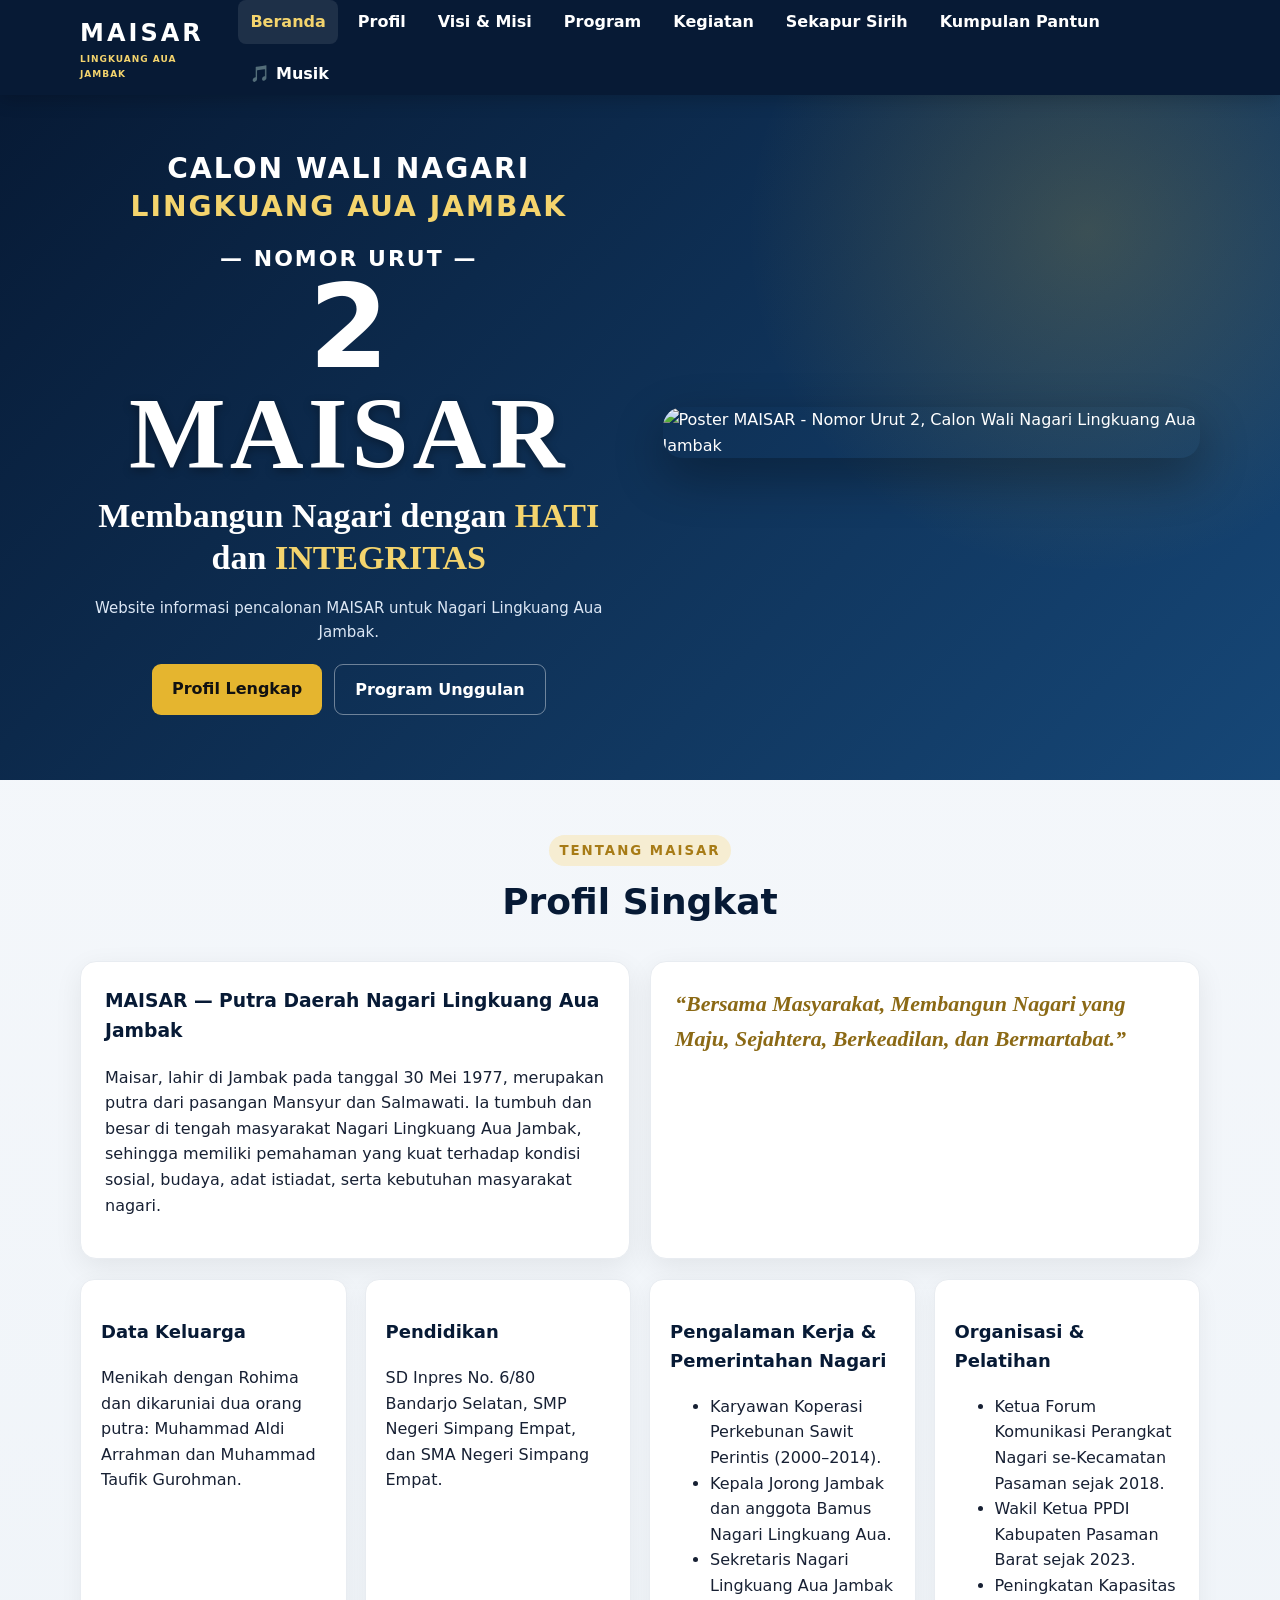
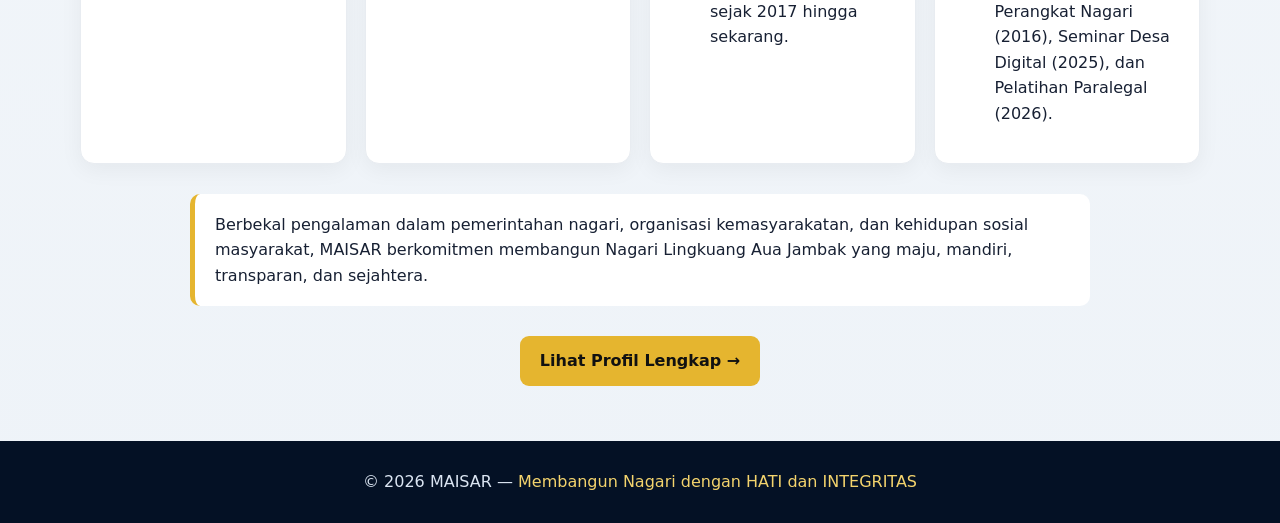
==== index.html @ 33effc6b "Add files via upload" ====
<!DOCTYPE html>
<html lang="id">

<head>

<meta charset="UTF-8">
<meta name="viewport" content="width=device-width, initial-scale=1.0">

<title>MAISAR - Calon Wali Nagari Lingkuang Aua Jambak</title>

<style>

:root{
  --navy:#071a35;
  --gold:#e7b52f;
  --soft:#f5f7fa;
  --ink:#172033;
  --muted:#667085;
}

*{
  box-sizing:border-box;
}

html{
  scroll-behavior:smooth;
}

body{
  margin:0;
  font-family:Arial,Helvetica,sans-serif;
  background:linear-gradient(180deg,#f7f9fc,#eef3f8);
  color:var(--ink);
  line-height:1.6;
}

a{
  text-decoration:none;
  color:inherit;
}

.container{
  width:min(1120px,92%);
  margin:auto;
}


/* =================================
   HEADER
   ================================= */

header{
  background:var(--navy);
  color:#fff;
  position:sticky;
  top:0;
  z-index:100;
  box-shadow:0 4px 18px #0003;
}

.nav{
  min-height:70px;
  display:flex;
  align-items:center;
  justify-content:space-between;
  gap:15px;
}

.logo{
  font-size:24px;
  font-weight:900;
  letter-spacing:3px;
}

.logo small{
  display:block;
  font-size:9px;
  color:#f4d46d;
  letter-spacing:1px;
}

.menu{
  display:flex;
  gap:8px;
  flex-wrap:wrap;
}

.menu a{
  padding:9px 12px;
  border-radius:8px;
  font-weight:700;
  transition:.2s;
}

/* BERANDA AKTIF */
.menu a:hover,
.menu a.active{
  background:#ffffff18;
  color:#f4d46d;
}


/* =================================
   HERO
   ================================= */

.hero{
  position:relative;
  overflow:hidden;
  color:#fff;
  padding:55px 0 65px;

  background:
    radial-gradient(
      circle at 85% 20%,
      rgba(229,181,47,.20),
      transparent 28%
    ),
    linear-gradient(135deg,#071a35,#164777);
}

.hero-grid{
  display:grid;
  grid-template-columns:1fr 1fr;
  align-items:center;
  gap:45px;
}

.hero-identity{
  font-size:clamp(18px,2.2vw,30px);
  font-weight:800;
  letter-spacing:2px;
  line-height:1.35;
  text-align:center;
}

.hero-identity b{
  color:#f4d46d;
}


/* =================================
   NOMOR URUT
   ================================= */

.hero-number{
  text-align:center;
  margin:15px 0 5px;
}

.hero-number span{
  display:block;
  font-size:clamp(15px,1.8vw,22px);
  font-weight:800;
  letter-spacing:2px;
  margin-bottom:3px;
}

.hero-number strong{
  display:block;
  font-size:clamp(75px,9vw,125px);
  line-height:.85;
  font-weight:900;
  color:#fff;
}


/* =================================
   NAMA MAISAR
   ================================= */

.hero h1{
  font-family:Georgia,'Times New Roman',serif;
  font-size:clamp(62px,8vw,104px);
  line-height:.95;
  margin:8px 0 12px;
  letter-spacing:4px;
  color:#fff;
  text-align:center;
  text-shadow:0 3px 10px #0005;
}

.hero h2{
  font-family:Georgia,'Times New Roman',serif;
  font-size:clamp(22px,2.7vw,34px);
  margin:7px 0 16px;
  line-height:1.25;
  text-align:center;
}

.hero h2 b{
  color:#f4d46d;
}

.hero p{
  max-width:570px;
  margin:0 auto;
  font-size:15px;
  text-align:center;
  color:#dce7f5;
}


/* =================================
   FOTO HERO
   ================================= */

.hero-photo{
  max-width:610px;
  width:100%;
  justify-self:end;
}

.hero-photo img{
  width:100%;
  display:block;
  border-radius:20px;
  box-shadow:0 18px 50px #0005;
}


/* =================================
   BUTTON
   ================================= */

.actions{
  display:flex;
  justify-content:center;
  gap:12px;
  flex-wrap:wrap;
  margin-top:20px;
}

.btn{
  display:inline-block;
  padding:12px 20px;
  border-radius:9px;
  font-weight:900;
  transition:.2s;
}

.btn:hover{
  transform:translateY(-2px);
}

.btn.gold{
  background:var(--gold);
  color:#111;
}

.btn.outline{
  border:1px solid #ffffff66;
  color:#fff;
}

.btn.outline:hover{
  background:#ffffff15;
}


/* =================================
   SECTION
   ================================= */

section:not(.hero){
  padding:55px 0;
}

.title{
  text-align:center;
  margin:0 0 30px;
}

.title small{
  display:inline-block;
  padding:5px 10px;
  border-radius:99px;
  background:#f6edd2;
  color:#a77b16;
  font-weight:900;
  letter-spacing:2px;
}

.title h2{
  font-size:36px;
  color:var(--navy);
  margin:7px 0;
}


/* =================================
   CARD
   ================================= */

.grid2{
  display:grid;
  grid-template-columns:repeat(2,1fr);
  gap:20px;
}

.card{
  background:#fff;
  border:1px solid #e8ecf1;
  border-radius:16px;
  padding:24px;
  box-shadow:0 8px 28px #00000012;
}

.card h3{
  color:var(--navy);
  margin-top:0;
}

.quote{
  font-family:Georgia,'Times New Roman',serif;
  font-size:22px;
  font-style:italic;
  font-weight:700;
  color:#8b6915;
}


/* =================================
   PROFIL
   ================================= */

.profile-grid{
  display:grid;
  grid-template-columns:repeat(4,1fr);
  gap:18px;
  margin-top:20px;
}

.profile-card{
  background:#fff;
  border:1px solid #e8ecf1;
  border-radius:14px;
  padding:20px;
  box-shadow:0 6px 22px #0000000d;
}

.profile-card h3{
  color:var(--navy);
  font-size:18px;
}


/* =================================
   NOTE
   ================================= */

.note{
  background:#fff;
  border-left:5px solid var(--gold);
  padding:18px 20px;
  border-radius:10px;
  margin:30px auto;
  max-width:900px;
}


/* =================================
   FOOTER
   ================================= */

footer{
  background:#041125;
  color:#dbe5f2;
  text-align:center;
  padding:28px;
}

.gold-text{
  color:#f4d46d;
}


/* =================================
   TABLET
   ================================= */

@media(max-width:900px){

  .hero-grid{
    grid-template-columns:1fr;
  }

  .hero-photo{
    justify-self:center;
    max-width:600px;
  }

  .profile-grid{
    grid-template-columns:1fr 1fr;
  }

}


/* =================================
   HP
   ================================= */

@media(max-width:700px){

  .menu{
    display:none;
  }

  .hero{
    padding:42px 0 50px;
  }

  .hero-grid{
    gap:25px;
  }

  .hero-identity{
    font-size:17px;
    letter-spacing:1.6px;
  }

  .hero-number span{
    font-size:15px;
  }

  .hero-number strong{
    font-size:88px;
  }

  .hero h1{
    font-size:64px;
  }

  .hero h2{
    font-size:22px;
  }

  .grid2{
    grid-template-columns:1fr;
  }

  .profile-grid{
    grid-template-columns:1fr;
  }

}

</style>

<link rel="stylesheet" href="site.css">

</head>


<body>


<!-- =================================
     HEADER / MENU
     ================================= -->

<header>

<div class="container nav">

<a class="logo" href="index.html">
MAISAR
<small>LINGKUANG AUA JAMBAK</small>
</a>

<nav class="menu" aria-label="Navigasi utama">
<a class="active" href="index.html">Beranda</a>
<a href="profil.html">Profil</a>
<a href="visi-misi.html">Visi &amp; Misi</a>
<a href="program.html">Program</a>
<a href="kegiatan.html">Kegiatan</a>
<a href="sekapur-sirih.html">Sekapur Sirih</a>
<a href="kumpulan-pantun.html">Kumpulan Pantun</a>
<a href="musik.html">🎵 Musik</a>
</nav>

</div>

</header>


<!-- =================================
     BERANDA / HERO
     ================================= -->

<section class="hero" id="beranda">

<div class="container hero-grid">


<div>


<div class="hero-identity">

CALON WALI NAGARI

<br>

<b>
LINGKUANG AUA JAMBAK
</b>

</div>


<div class="hero-number">

<span>
— NOMOR URUT —
</span>

<strong>
2
</strong>

</div>


<h1>
MAISAR
</h1>


<h2>

Membangun Nagari dengan

<b>
HATI
</b>

dan

<b>
INTEGRITAS
</b>

</h2>


<p>
Website informasi pencalonan MAISAR
untuk Nagari Lingkuang Aua Jambak.
</p>


<div class="actions">

<a class="btn gold" href="profil.html">
Profil Lengkap
</a>

<a class="btn outline" href="program.html">
Program Unggulan
</a>

</div>


</div>


<div class="hero-photo">

<img
src="assets/visi-misi-poster.png"
alt="Poster MAISAR - Nomor Urut 2, Calon Wali Nagari Lingkuang Aua Jambak"
>

</div>


</div>

</section>


<!-- =================================
     PROFIL SINGKAT
     ================================= -->

<section id="profil">

<div class="container">

<div class="title">

<small>
TENTANG MAISAR
</small>

<h2>
Profil Singkat
</h2>

</div>


<div class="grid2">


<div class="card">

<h3>
MAISAR — Putra Daerah Nagari Lingkuang Aua Jambak
</h3>

<p>
Maisar, lahir di Jambak pada tanggal 30 Mei 1977,
merupakan putra dari pasangan Mansyur dan Salmawati.
Ia tumbuh dan besar di tengah masyarakat Nagari
Lingkuang Aua Jambak, sehingga memiliki pemahaman
yang kuat terhadap kondisi sosial, budaya, adat istiadat,
serta kebutuhan masyarakat nagari.
</p>

</div>


<div class="card">

<div class="quote">

“Bersama Masyarakat, Membangun Nagari yang Maju,
Sejahtera, Berkeadilan, dan Bermartabat.”

</div>

</div>


</div>


<div class="profile-grid">


<div class="profile-card">

<h3>
Data Keluarga
</h3>

<p>
Menikah dengan Rohima dan dikaruniai dua orang putra:
Muhammad Aldi Arrahman dan Muhammad Taufik Gurohman.
</p>

</div>


<div class="profile-card">

<h3>
Pendidikan
</h3>

<p>
SD Inpres No. 6/80 Bandarjo Selatan,
SMP Negeri Simpang Empat,
dan SMA Negeri Simpang Empat.
</p>

</div>


<div class="profile-card">

<h3>
Pengalaman Kerja &amp; Pemerintahan Nagari
</h3>

<ul>

<li>
Karyawan Koperasi Perkebunan Sawit Perintis (2000–2014).
</li>

<li>
Kepala Jorong Jambak dan anggota Bamus Nagari Lingkuang Aua.
</li>

<li>
Sekretaris Nagari Lingkuang Aua Jambak sejak 2017 hingga sekarang.
</li>

</ul>

</div>


<div class="profile-card">

<h3>
Organisasi &amp; Pelatihan
</h3>

<ul>

<li>
Ketua Forum Komunikasi Perangkat Nagari
se-Kecamatan Pasaman sejak 2018.
</li>

<li>
Wakil Ketua PPDI Kabupaten Pasaman Barat sejak 2023.
</li>

<li>
Peningkatan Kapasitas Perangkat Nagari (2016),
Seminar Desa Digital (2025),
dan Pelatihan Paralegal (2026).
</li>

</ul>

</div>


</div>


<div class="note">

Berbekal pengalaman dalam pemerintahan nagari,
organisasi kemasyarakatan, dan kehidupan sosial masyarakat,
MAISAR berkomitmen membangun Nagari Lingkuang Aua Jambak
yang maju, mandiri, transparan, dan sejahtera.

</div>


<div class="actions">

<a class="btn gold" href="profil.html">

Lihat Profil Lengkap →

</a>

</div>


</div>

</section>


<!-- =================================
     FOOTER
     ================================= -->

<footer>

© 2026 MAISAR —

<span class="gold-text">
Membangun Nagari dengan HATI dan INTEGRITAS
</span>

</footer>


</body>
</html>
---- site.css ----
:root{
  --navy:#071a35;--navy2:#0d315f;--gold:#e5b52f;--gold2:#f6d879;
  --cream:#fbf8ef;--paper:#fff;--ink:#172033;--muted:#667085;
  --line:#e6eaf0;--shadow:0 18px 45px rgba(7,26,53,.10);
}
html{scroll-padding-top:90px}
body{font-family:Inter,ui-sans-serif,system-ui,-apple-system,"Segoe UI",Arial,sans-serif}
a{text-decoration:none}
.site-nav{
  position:sticky;top:0;z-index:1000;background:rgba(7,26,53,.94);
  backdrop-filter:blur(14px);-webkit-backdrop-filter:blur(14px);
  border-bottom:1px solid rgba(255,255,255,.10);box-shadow:0 8px 28px rgba(0,0,0,.14)
}
.site-nav .nav-inner{width:min(1180px,92%);min-height:72px;margin:auto;display:flex;align-items:center;justify-content:space-between;gap:20px}
.site-brand{color:#fff;font-weight:950;letter-spacing:3px;font-size:23px;line-height:1}
.site-brand small{display:block;margin-top:5px;color:var(--gold2);font-size:8px;letter-spacing:1.5px}
.site-links{display:flex;align-items:center;justify-content:flex-end;gap:5px;flex-wrap:wrap}
.site-links a{color:#eaf1fb;padding:9px 12px;border-radius:10px;font-size:13px;font-weight:800;transition:.2s}
.site-links a:hover,.site-links a.active{background:rgba(255,255,255,.10);color:var(--gold2)}
.site-links a.cta{background:var(--gold);color:#172033;padding-inline:15px}
.site-links a.cta:hover{background:#f2c95d;color:#111}
.site-footer{background:#041125;color:#d8e2ef;padding:34px 20px;text-align:center;border-top:1px solid rgba(229,181,47,.35)}
.site-footer strong{display:block;color:var(--gold2);margin-top:6px}
.page-intro{position:relative;overflow:hidden;background:linear-gradient(135deg,#071a35,#123e72);color:#fff}
.page-intro:before{content:"";position:absolute;inset:0;background:radial-gradient(circle at 85% 20%,rgba(229,181,47,.22),transparent 30%),linear-gradient(135deg,transparent 50%,rgba(255,255,255,.04) 50%);pointer-events:none}
.page-intro>*{position:relative}
.reveal{animation:rise .65s ease both}
@keyframes rise{from{opacity:0;transform:translateY(12px)}to{opacity:1;transform:none}}
@media(max-width:720px){
 .site-nav .nav-inner{min-height:64px;align-items:flex-start;padding:12px 0;flex-direction:column;gap:10px}
 .site-links{width:100%;justify-content:flex-start;overflow-x:auto;flex-wrap:nowrap;padding-bottom:2px}
 .site-links a{white-space:nowrap;font-size:12px;padding:8px 10px}
 .site-links a.cta{display:none}
}

/* Foto tambahan Kegiatan: tampilkan seluruh foto tanpa terpotong */
.item img.full-photo{
  object-fit:contain;
  height:230px;
  background:#f7f4ea;
  padding:0;
}
.item img.full-photo:hover{
  transform:none;
}
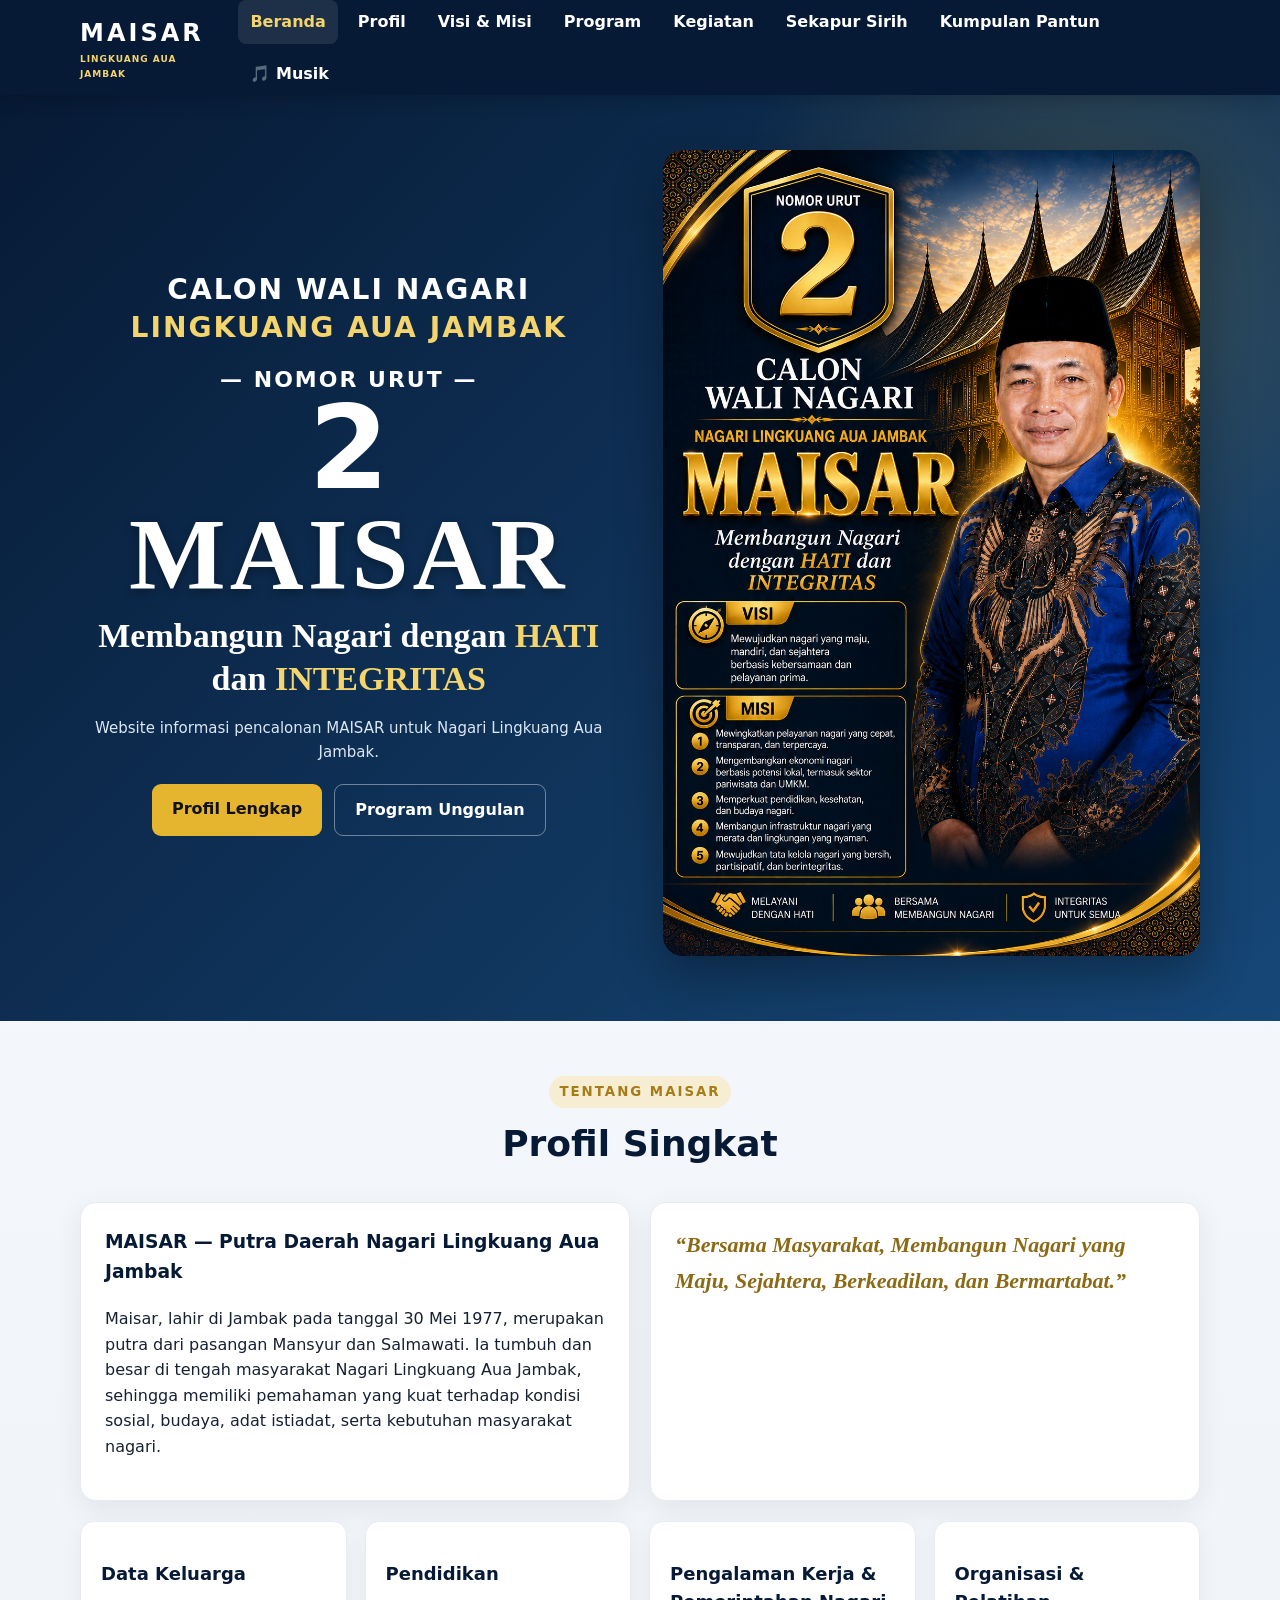
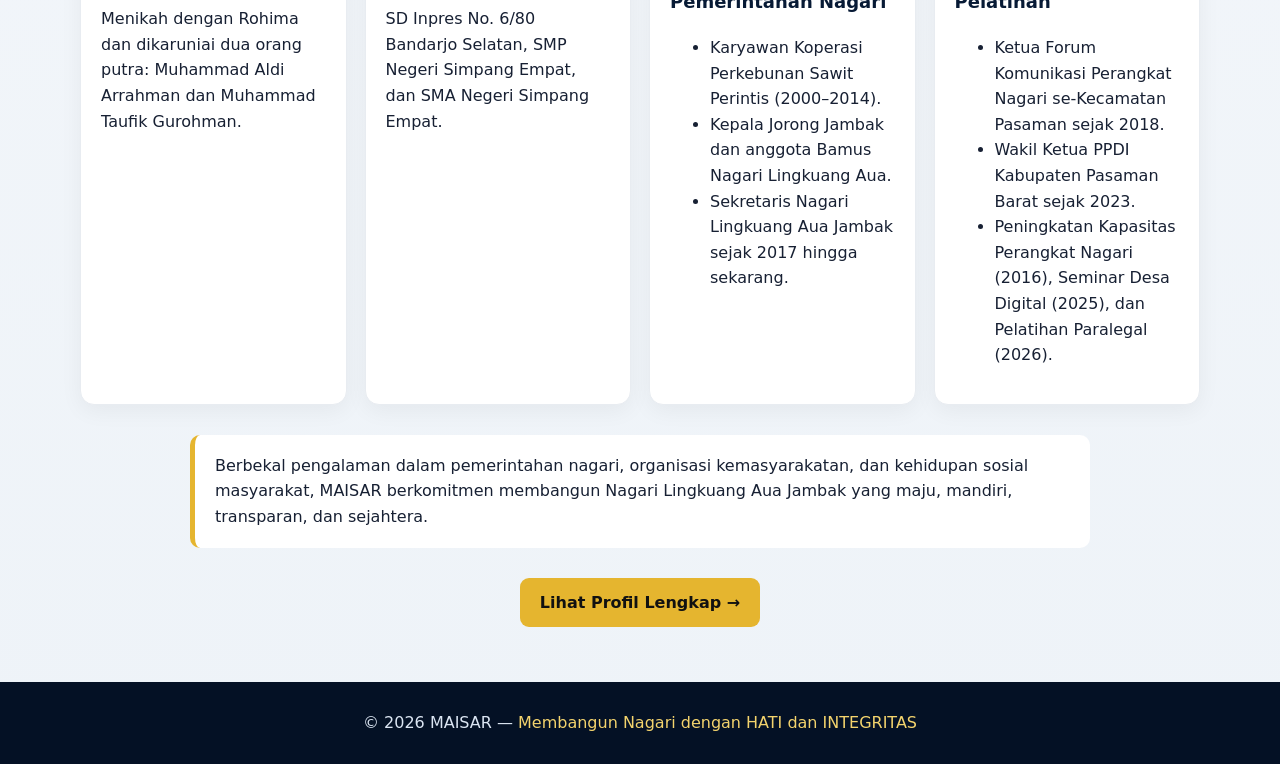
==== commit 30f7dcdd: "Add files via upload" ====
--- a/index.html
+++ b/index.html
@@ -403,8 +403,34 @@
 
 @media(max-width:700px){
 
+  /* MENU HP: tetap terlihat dan bisa digeser ke samping */
+  .nav{
+    align-items:center;
+    gap:8px;
+  }
+
   .menu{
+    display:flex;
+    flex:1;
+    min-width:0;
+    gap:4px;
+    flex-wrap:nowrap;
+    overflow-x:auto;
+    overflow-y:hidden;
+    white-space:nowrap;
+    padding:4px 0;
+    scrollbar-width:none;
+  }
+
+  .menu::-webkit-scrollbar{
     display:none;
+  }
+
+  .menu a{
+    flex:0 0 auto;
+    padding:7px 9px;
+    font-size:12px;
+    border-radius:7px;
   }
 
   .hero{
@@ -444,6 +470,217 @@
     grid-template-columns:1fr;
   }
 
+}
+
+
+/* =================================
+   PERBAIKAN RESPONSIVE HP - V8
+   ================================= */
+@media (max-width:700px){
+
+  body{
+    overflow-x:hidden;
+  }
+
+  .container{
+    width:92%;
+  }
+
+  header{
+    position:sticky;
+  }
+
+  .nav{
+    min-height:62px;
+  }
+
+  .logo{
+    font-size:21px;
+    letter-spacing:2.5px;
+  }
+
+  .logo small{
+    font-size:8px;
+    letter-spacing:.8px;
+  }
+
+  /* HERO HP */
+  .hero{
+    padding:30px 0 34px;
+  }
+
+  .hero-grid{
+    display:flex;
+    flex-direction:column;
+    gap:25px;
+  }
+
+  .hero-grid > div:first-child{
+    width:100%;
+  }
+
+  .hero-identity{
+    font-size:15px;
+    line-height:1.4;
+    letter-spacing:1.2px;
+  }
+
+  .hero-number{
+    margin:12px 0 4px;
+  }
+
+  .hero-number span{
+    font-size:13px;
+    letter-spacing:1.5px;
+    margin-bottom:7px;
+  }
+
+  .hero-number strong{
+    font-size:72px;
+    line-height:.82;
+  }
+
+  .hero h1{
+    font-size:clamp(48px,15vw,62px);
+    line-height:.95;
+    letter-spacing:3px;
+    margin:12px 0 14px;
+  }
+
+  .hero h2{
+    font-size:19px;
+    line-height:1.3;
+    margin:0 auto 14px;
+    max-width:340px;
+  }
+
+  .hero p{
+    font-size:14px;
+    line-height:1.55;
+    padding:0 8px;
+    max-width:360px;
+  }
+
+  .actions{
+    width:100%;
+    gap:10px;
+    margin-top:18px;
+  }
+
+  .btn{
+    padding:12px 14px;
+    font-size:15px;
+    text-align:center;
+  }
+
+  .actions .btn{
+    flex:1 1 0;
+    min-width:0;
+  }
+
+  /* FOTO: tampil lebih rapi, tidak terlalu tinggi */
+  .hero-photo{
+    width:100%;
+    max-width:100%;
+    justify-self:center;
+  }
+
+  .hero-photo img{
+    width:100%;
+    height:auto;
+    aspect-ratio:auto;
+    object-fit:contain;
+    border-radius:16px;
+    box-shadow:0 12px 30px #0005;
+  }
+
+  /* SECTION HP */
+  section:not(.hero){
+    padding:38px 0;
+  }
+
+  .title{
+    margin-bottom:22px;
+  }
+
+  .title h2{
+    font-size:28px;
+  }
+
+  .title small{
+    font-size:11px;
+    letter-spacing:1.5px;
+  }
+
+  .grid2{
+    gap:14px;
+  }
+
+  .card,
+  .profile-card{
+    padding:18px;
+    border-radius:14px;
+  }
+
+  .card h3,
+  .profile-card h3{
+    font-size:17px;
+    line-height:1.4;
+  }
+
+  .card p,
+  .profile-card p,
+  .profile-card li{
+    font-size:14px;
+    line-height:1.55;
+  }
+
+  .quote{
+    font-size:19px;
+  }
+
+  .note{
+    margin:22px auto;
+    padding:15px 16px;
+    font-size:14px;
+  }
+
+  footer{
+    padding:22px 15px;
+    font-size:13px;
+  }
+}
+
+/* HP kecil */
+@media (max-width:380px){
+  .hero{
+    padding-top:26px;
+  }
+
+  .hero-identity{
+    font-size:14px;
+  }
+
+  .hero-number strong{
+    font-size:66px;
+  }
+
+  .hero h1{
+    font-size:46px;
+    letter-spacing:2px;
+  }
+
+  .hero h2{
+    font-size:18px;
+  }
+
+  .actions{
+    flex-direction:column;
+  }
+
+  .actions .btn{
+    width:100%;
+  }
 }
 
 </style>
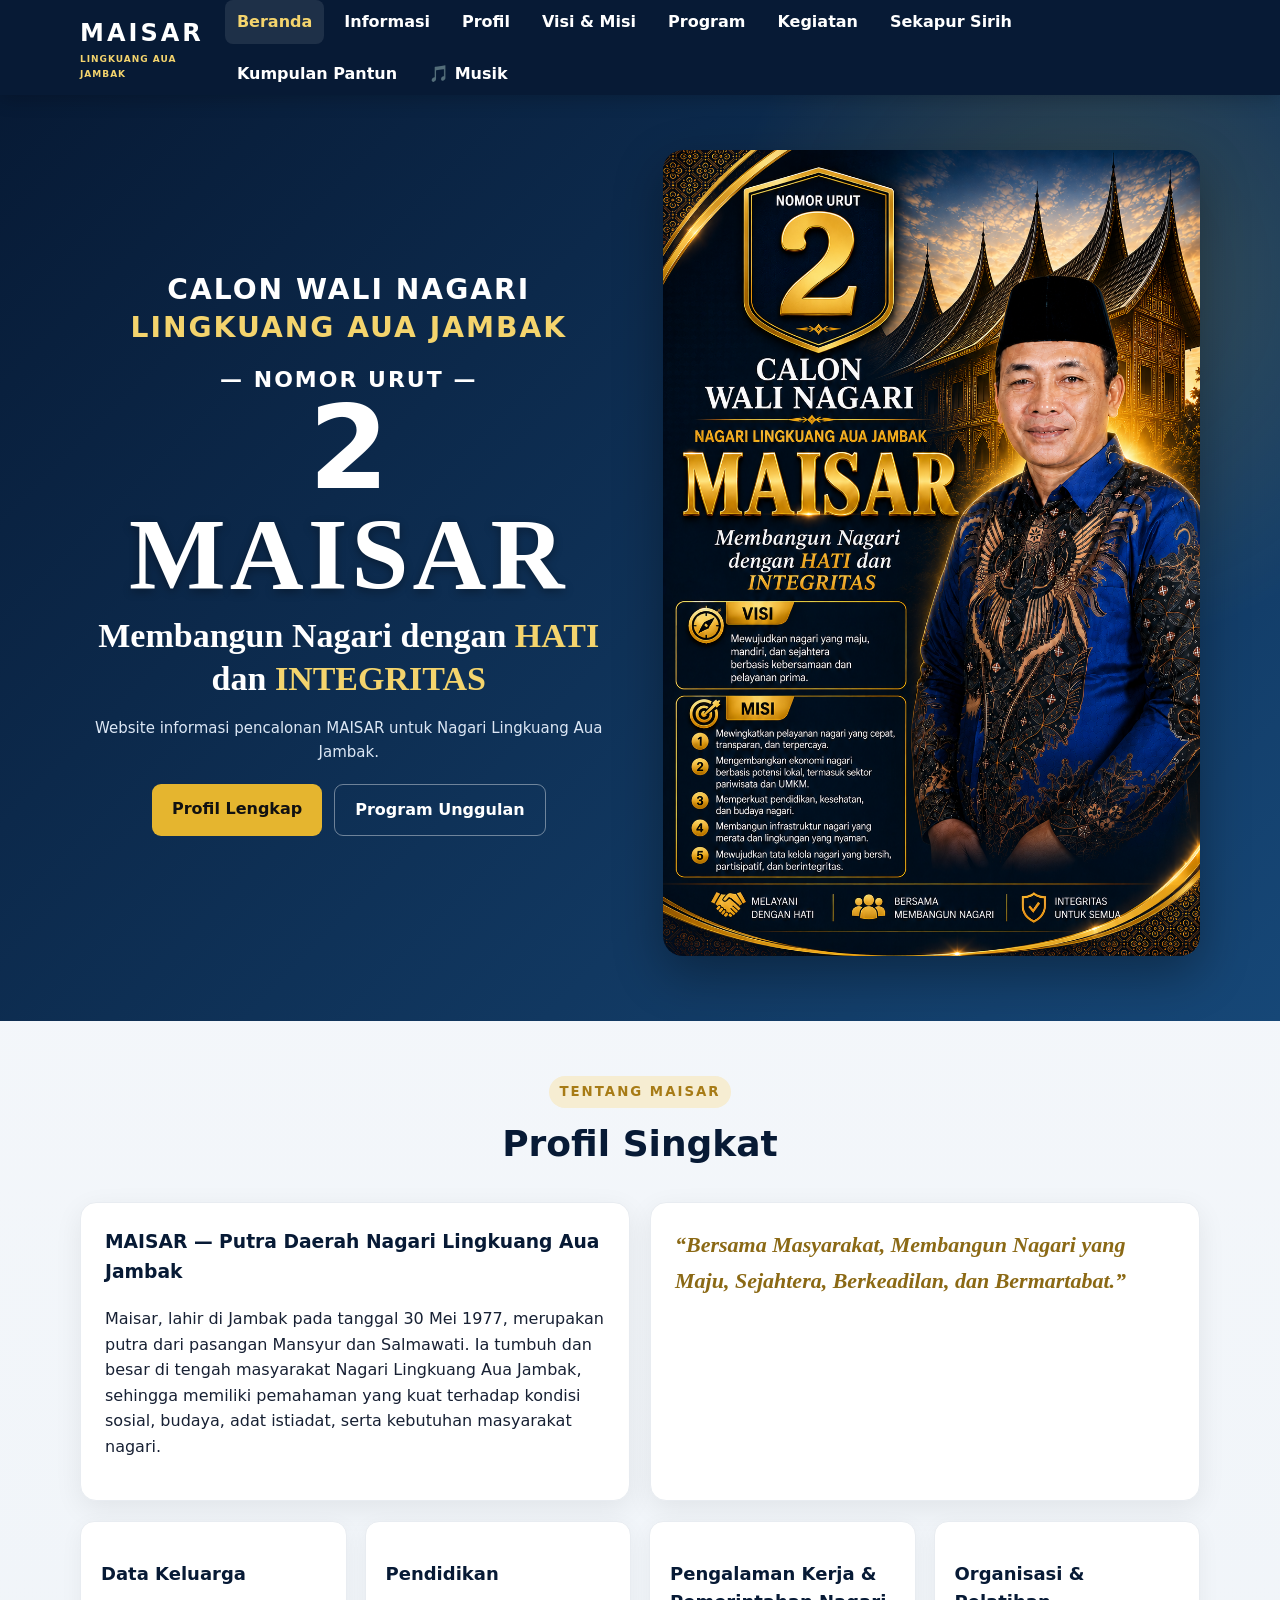
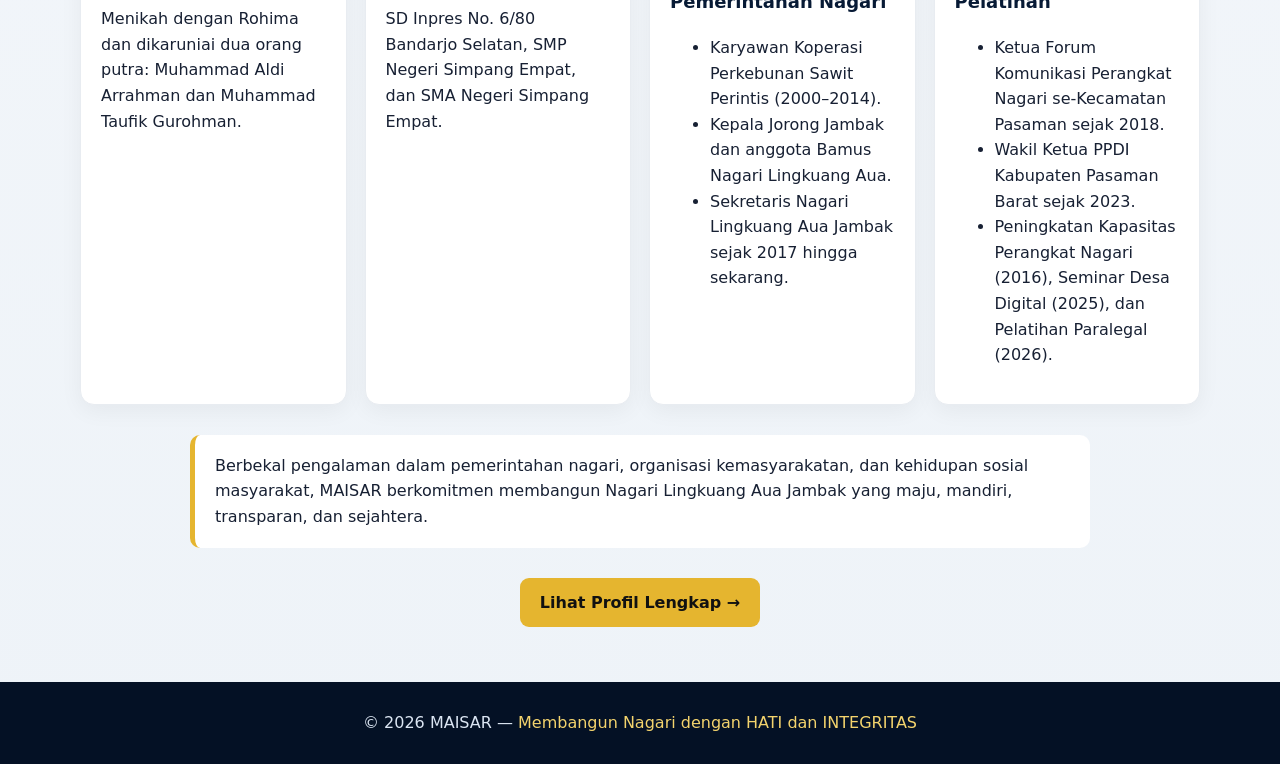
==== commit 06001783: "Add files via upload" ====
--- a/index.html
+++ b/index.html
@@ -683,10 +683,121 @@
   }
 }
 
+
+/* NAVIGASI MENU FINAL - semua halaman, termasuk HP */
+@media(max-width:720px){
+  .menu{
+    display:flex !important;
+    flex:1 1 auto;
+    min-width:0;
+    width:100%;
+    max-width:100%;
+    gap:4px;
+    flex-wrap:nowrap !important;
+    overflow-x:auto !important;
+    overflow-y:hidden;
+    white-space:nowrap;
+    padding:4px 0;
+    scrollbar-width:none;
+    -webkit-overflow-scrolling:touch;
+  }
+  .menu::-webkit-scrollbar{display:none}
+  .menu a{
+    flex:0 0 auto;
+    white-space:nowrap;
+    font-size:12px;
+    padding:7px 9px;
+  }
+}
+
 </style>
 
 <link rel="stylesheet" href="site.css">
 
+
+<style>
+
+/* =========================================================
+   PERBAIKAN NAVIGASI HP
+   ========================================================= */
+@media (max-width:720px){
+  header{overflow:hidden}
+  header .wrap.nav{
+    width:100%;
+    min-height:auto;
+    padding:12px 14px 8px;
+    display:flex;
+    flex-direction:column;
+    align-items:flex-start;
+    justify-content:flex-start;
+    gap:8px;
+  }
+
+  .brand{flex:0 0 auto;line-height:1.05}
+
+  .menu,.site-links{
+    width:100%;
+    max-width:100%;
+    display:flex !important;
+    flex-wrap:nowrap !important;
+    align-items:center;
+    justify-content:flex-start;
+    gap:3px;
+    overflow-x:auto !important;
+    overflow-y:hidden !important;
+    white-space:nowrap;
+    padding:3px 0 7px;
+    scrollbar-width:none !important;
+    -ms-overflow-style:none !important;
+    -webkit-overflow-scrolling:touch;
+  }
+
+  .menu::-webkit-scrollbar,
+  .site-links::-webkit-scrollbar{
+    display:none !important;
+    width:0 !important;
+    height:0 !important;
+  }
+
+  .menu a,.site-links a{
+    position:relative !important;
+    flex:0 0 auto !important;
+    display:block;
+    white-space:nowrap !important;
+    padding:9px 11px 10px !important;
+    border-radius:9px;
+    font-size:12px;
+    font-weight:800;
+  }
+
+  .menu a.active,.site-links a.active{
+    color:#f6d879 !important;
+    background:rgba(255,255,255,.10) !important;
+    font-weight:900 !important;
+  }
+
+  .menu a.active::after,.site-links a.active::after{
+    content:"" !important;
+    position:absolute !important;
+    left:9px !important;
+    right:9px !important;
+    bottom:2px !important;
+    height:3px !important;
+    width:auto !important;
+    background:#f6d879 !important;
+    border-radius:4px !important;
+    display:block !important;
+    opacity:1 !important;
+    visibility:visible !important;
+  }
+
+  .menu a:not(.active)::after,
+  .site-links a:not(.active)::after{
+    content:none !important;
+  }
+}
+
+</style>
 </head>
 
 
@@ -701,13 +812,14 @@
 
 <div class="container nav">
 
-<a class="logo" href="index.html">
+<a class="logo" href="index.html" class="active">
 MAISAR
 <small>LINGKUANG AUA JAMBAK</small>
 </a>
 
 <nav class="menu" aria-label="Navigasi utama">
 <a class="active" href="index.html">Beranda</a>
+      <a href="informasi.html">Informasi</a>
 <a href="profil.html">Profil</a>
 <a href="visi-misi.html">Visi &amp; Misi</a>
 <a href="program.html">Program</a>
@@ -715,6 +827,7 @@
 <a href="sekapur-sirih.html">Sekapur Sirih</a>
 <a href="kumpulan-pantun.html">Kumpulan Pantun</a>
 <a href="musik.html">🎵 Musik</a>
+      
 </nav>
 
 </div>
@@ -1005,5 +1118,28 @@
 </footer>
 
 
+<script>
+(function(){
+  const current=(location.pathname.split('/').pop()||'index.html').toLowerCase();
+  document.querySelectorAll('.menu a[href]').forEach(function(a){
+    const raw=a.getAttribute('href')||'';
+    const file=raw.split('#')[0].split('?')[0].split('/').pop().toLowerCase()||'index.html';
+    if(file===current){
+      a.classList.add('active');
+      a.setAttribute('aria-current','page');
+      setTimeout(function(){try{a.scrollIntoView({behavior:'auto',block:'nearest',inline:'center'});}catch(e){}},30);
+    } else { a.classList.remove('active'); a.removeAttribute('aria-current'); }
+    a.removeAttribute('target');
+    a.removeAttribute('rel');
+    a.addEventListener('click',function(e){
+      if(e.ctrlKey||e.metaKey||e.shiftKey||e.altKey) return;
+      if(!raw || raw.charAt(0)==='#') return;
+      e.preventDefault();
+      // Ganti halaman menu tanpa menambah riwayat browser.
+      window.location.replace(a.href);
+    });
+  });
+})();
+</script>
 </body>
 </html>
--- a/site.css
+++ b/site.css
@@ -44,3 +44,63 @@
 .item img.full-photo:hover{
   transform:none;
 }
+/* =========================================================
+   PERBAIKAN FINAL NAVIGASI HP
+   Desktop tidak terpengaruh
+   ========================================================= */
+@media (max-width:720px){
+  .site-links,.menu{
+    display:flex !important;
+    width:100% !important;
+    max-width:100% !important;
+    min-width:0 !important;
+    flex-wrap:nowrap !important;
+    justify-content:flex-start !important;
+    align-items:center !important;
+    gap:4px !important;
+    overflow-x:auto !important;
+    overflow-y:hidden !important;
+    white-space:nowrap !important;
+    padding:4px 0 7px !important;
+    scrollbar-width:none !important;
+    -ms-overflow-style:none !important;
+    -webkit-overflow-scrolling:touch;
+  }
+  .site-links::-webkit-scrollbar,.menu::-webkit-scrollbar{
+    display:none !important;
+    width:0 !important;
+    height:0 !important;
+  }
+  .site-links a,.menu a{
+    position:relative !important;
+    display:block !important;
+    flex:0 0 auto !important;
+    white-space:nowrap !important;
+    overflow:visible !important;
+    padding:9px 11px 11px !important;
+    border-radius:9px !important;
+  }
+  .site-links a.active,.menu a.active{
+    color:#f6d879 !important;
+    background:rgba(255,255,255,.10) !important;
+    font-weight:900 !important;
+  }
+  .site-links a.active::after,.menu a.active::after{
+    content:"" !important;
+    position:absolute !important;
+    display:block !important;
+    visibility:visible !important;
+    opacity:1 !important;
+    left:8px !important;
+    right:8px !important;
+    bottom:2px !important;
+    width:auto !important;
+    height:3px !important;
+    background:#f6d879 !important;
+    border-radius:4px !important;
+    transform:none !important;
+  }
+  .site-links a:not(.active)::after,.menu a:not(.active)::after{
+    content:none !important;
+  }
+}
